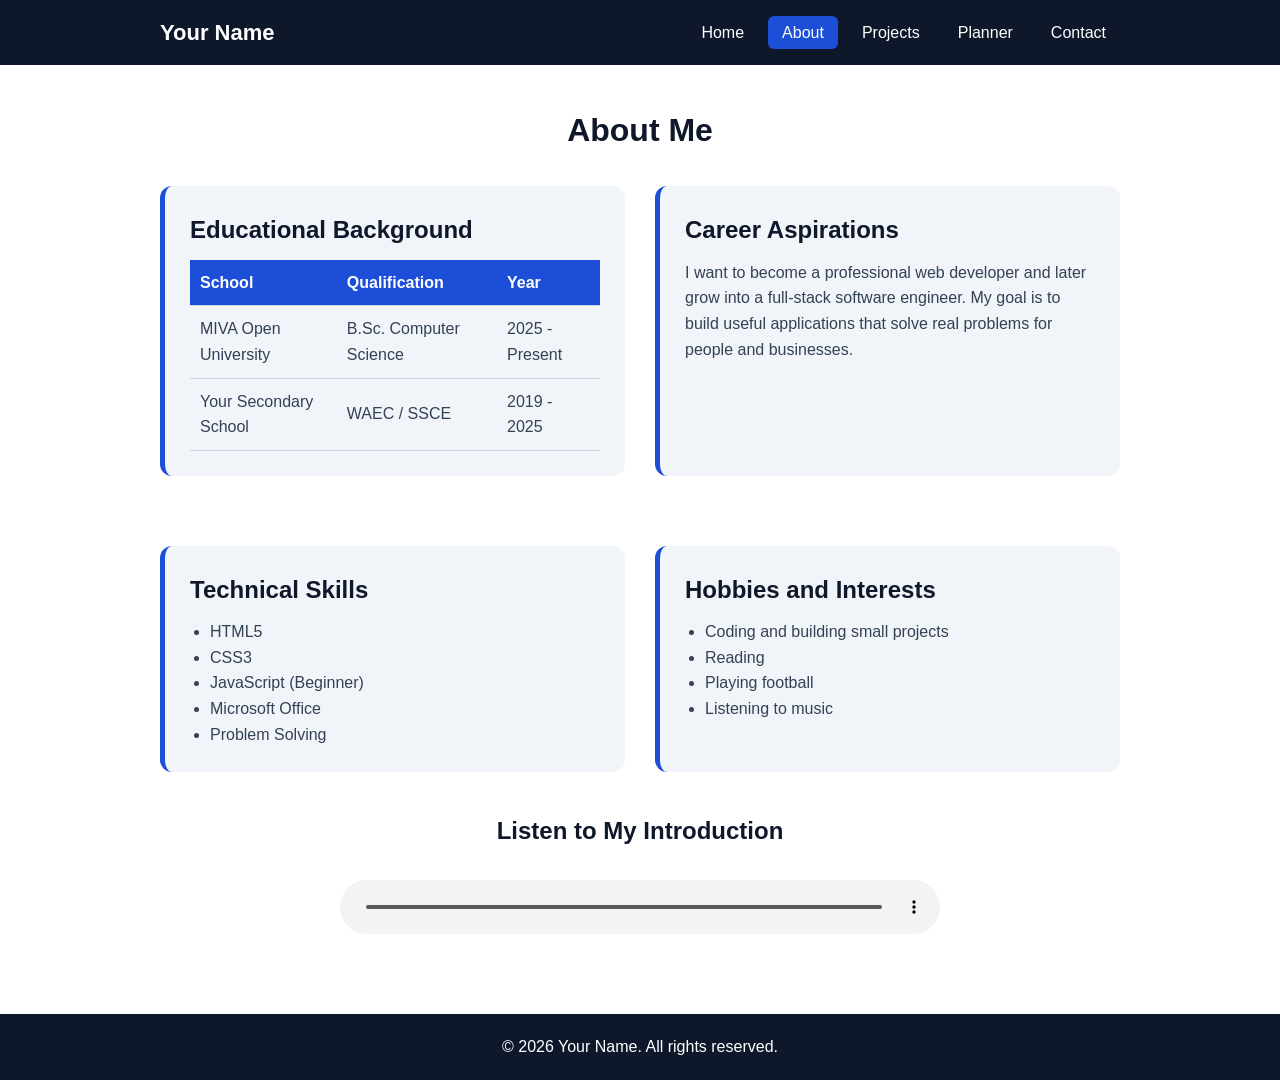
==== portfolio/about.html @ 385d3b7a "Uploaded Portfolio to Github repo" ====
<!DOCTYPE html>
<html lang="en">
<head>
  <meta charset="UTF-8">
  <meta name="viewport" content="width=device-width, initial-scale=1.0">
  <title>About | Your Name</title>
  <link rel="stylesheet" href="style.css">
</head>
<body>

  <header>
    <nav>
      <a href="index.html" class="logo">Your Name</a>
      <ul>
        <li><a href="index.html">Home</a></li>
        <li><a href="about.html" class="active">About</a></li>
        <li><a href="projects.html">Projects</a></li>
        <li><a href="planner.html">Planner</a></li>
        <li><a href="contact.html">Contact</a></li>
      </ul>
    </nav>
  </header>

  <main>
    <h1 class="page-title">About Me</h1>

    <div class="about-grid">

      <!-- EDUCATIONAL BACKGROUND (uses a table) -->
      <section class="card">
        <h2>Educational Background</h2>
        <table>
          <tr>
            <th>School</th>
            <th>Qualification</th>
            <th>Year</th>
          </tr>
          <!-- EDIT: Replace these rows with your real education -->
          <tr>
            <td>MIVA Open University</td>
            <td>B.Sc. Computer Science</td>
            <td>2025 - Present</td>
          </tr>
          <tr>
            <td>Your Secondary School</td>
            <td>WAEC / SSCE</td>
            <td>2019 - 2025</td>
          </tr>
        </table>
      </section>

      <!-- CAREER ASPIRATIONS -->
      <section class="card">
        <h2>Career Aspirations</h2>
        <!-- EDIT: Write about your career goals -->
        <p>
          I want to become a professional web developer and later grow into a
          full-stack software engineer. My goal is to build useful applications
          that solve real problems for people and businesses.
        </p>
      </section>

      <!-- TECHNICAL SKILLS (uses a list) -->
      <section class="card">
        <h2>Technical Skills</h2>
        <!-- EDIT: Add or remove skills -->
        <ul>
          <li>HTML5</li>
          <li>CSS3</li>
          <li>JavaScript (Beginner)</li>
          <li>Microsoft Office</li>
          <li>Problem Solving</li>
        </ul>
      </section>

      <!-- HOBBIES AND INTERESTS (uses a list) -->
      <section class="card">
        <h2>Hobbies and Interests</h2>
        <!-- EDIT: Add your real hobbies -->
        <ul>
          <li>Coding and building small projects</li>
          <li>Reading</li>
          <li>Playing football</li>
          <li>Listening to music</li>
        </ul>
      </section>

    </div>

    <!-- MULTIMEDIA (audio) -->
    <section>
      <h2 class="page-title">Listen to My Introduction</h2>
      <!-- EDIT: To use a different audio, put it in the audio folder and change the file name below -->
      <audio controls>
        <source src="audio/intro.mp3" type="audio/mpeg">
        Your browser does not support the audio element.
      </audio>
    </section>
  </main>

  <footer>
    <p>&copy; 2026 Your Name. All rights reserved.</p>
  </footer>

</body>
</html>
---- portfolio/style.css ----
/* =========================================================
   style.css - shared by ALL pages
   TIP: To change the colour theme, edit the 5 colours below.
   ========================================================= */

:root {
  --main-color: #1d4ed8;      /* main blue (buttons, links, nav) */
  --dark-color: #0f172a;      /* dark navy (headings, footer) */
  --light-color: #f1f5f9;     /* light grey-blue (backgrounds) */
  --accent-color: #38bdf8;    /* light blue (highlights) */
  --text-color: #334155;      /* normal text */
}

/* ---------- Basic reset ---------- */
* {
  margin: 0;
  padding: 0;
  box-sizing: border-box;
}

body {
  font-family: Arial, Helvetica, sans-serif;
  color: var(--text-color);
  background-color: white;
  line-height: 1.6;
}

img {
  max-width: 100%;   /* images never overflow the screen */
}

h1, h2, h3 {
  color: var(--dark-color);
  margin-bottom: 10px;
}

a {
  color: var(--main-color);
}

/* ---------- Navigation ---------- */
header {
  background-color: var(--dark-color);
  position: sticky;
  top: 0;
  z-index: 10;
}

nav {
  max-width: 1000px;
  margin: 0 auto;
  padding: 15px 20px;
  display: flex;                    /* Flexbox */
  justify-content: space-between;
  align-items: center;
  flex-wrap: wrap;
}

.logo {
  color: white;
  font-size: 22px;
  font-weight: bold;
  text-decoration: none;
}

nav ul {
  list-style: none;
  display: flex;
  gap: 10px;
}

nav ul a {
  color: white;
  text-decoration: none;
  padding: 8px 14px;
  border-radius: 6px;
  transition: background-color 0.3s;   /* smooth hover effect */
}

nav ul a:hover,
nav ul a.active {
  background-color: var(--main-color);
}

/* ---------- Page layout ---------- */
main {
  max-width: 1000px;
  margin: 0 auto;
  padding: 40px 20px;
}

section {
  margin-bottom: 40px;
}

.page-title {
  text-align: center;
  margin-bottom: 30px;
}

/* ---------- Homepage hero ---------- */
.hero {
  display: flex;
  align-items: center;
  gap: 40px;
  background-color: var(--light-color);
  padding: 40px;
  border-radius: 12px;
  animation: fadeIn 1s;               /* animation */
}

.hero img {
  width: 250px;
  height: 250px;
  object-fit: cover;
  border-radius: 50%;
  border: 6px solid var(--main-color);
}

.hero h1 {
  font-size: 38px;
}

.hero .welcome {
  color: var(--main-color);
  font-weight: bold;
  margin-bottom: 10px;
}

@keyframes fadeIn {
  from { opacity: 0; transform: translateY(20px); }
  to   { opacity: 1; transform: translateY(0); }
}

/* ---------- Buttons ---------- */
.btn {
  display: inline-block;
  background-color: var(--main-color);
  color: white;
  padding: 10px 22px;
  border: none;
  border-radius: 6px;
  text-decoration: none;
  font-size: 16px;
  cursor: pointer;
  transition: background-color 0.3s, transform 0.3s;
}

.btn:hover {
  background-color: var(--dark-color);
  transform: translateY(-2px);
}

/* ---------- About page ---------- */
.about-grid {
  display: grid;                        /* CSS Grid */
  grid-template-columns: 1fr 1fr;
  gap: 30px;
}

.card {
  background-color: var(--light-color);
  padding: 25px;
  border-radius: 12px;
  border-left: 5px solid var(--main-color);
}

.card ul {
  margin-left: 20px;
}

table {
  width: 100%;
  border-collapse: collapse;
  margin-top: 10px;
}

th, td {
  padding: 10px;
  text-align: left;
  border-bottom: 1px solid #cbd5e1;
}

th {
  background-color: var(--main-color);
  color: white;
}

audio {
  width: 100%;
  max-width: 600px;
  display: block;
  margin: 10px auto;
}

/* ---------- Projects page ---------- */
.project-grid {
  display: grid;
  grid-template-columns: repeat(3, 1fr);
  gap: 25px;
}

.project-card {
  background-color: white;
  border: 1px solid #cbd5e1;
  border-radius: 12px;
  overflow: hidden;
  transition: transform 0.3s, box-shadow 0.3s;
}

.project-card:hover {
  transform: translateY(-8px);
  box-shadow: 0 10px 25px rgba(0, 0, 0, 0.15);
}

.project-card img {
  width: 100%;
  height: 180px;
  object-fit: cover;
  display: block;
}

.project-card .info {
  padding: 20px;
}

/* ---------- Planner page ---------- */
.planner-box {
  max-width: 600px;
  margin: 0 auto;
  background-color: var(--light-color);
  padding: 25px;
  border-radius: 12px;
}

.add-task {
  display: flex;
  gap: 10px;
  margin-bottom: 20px;
}

.add-task input {
  flex: 1;
}

input, textarea {
  width: 100%;
  padding: 10px;
  font-size: 16px;
  border: 1px solid #94a3b8;
  border-radius: 6px;
  font-family: inherit;
}

input:focus, textarea:focus {
  outline: 2px solid var(--accent-color);
}

#taskList {
  list-style: none;
}

#taskList li {
  background-color: white;
  padding: 12px 15px;
  margin-bottom: 10px;
  border-radius: 8px;
  display: flex;
  justify-content: space-between;
  align-items: center;
  gap: 10px;
}

#taskList li span {
  flex: 1;
  cursor: pointer;
}

/* This class is added by JavaScript when a task is completed */
#taskList li.done span {
  text-decoration: line-through;
  color: #94a3b8;
}

.delete-btn {
  background-color: #dc2626;
  color: white;
  border: none;
  padding: 6px 12px;
  border-radius: 6px;
  cursor: pointer;
}

.delete-btn:hover {
  background-color: #991b1b;
}

#taskCount {
  margin-top: 10px;
  font-weight: bold;
}

/* ---------- Contact page ---------- */
.contact-form {
  max-width: 600px;
  margin: 0 auto;
  background-color: var(--light-color);
  padding: 30px;
  border-radius: 12px;
}

.contact-form label {
  display: block;
  font-weight: bold;
  margin: 15px 0 5px;
}

.error {
  color: #dc2626;
  font-size: 14px;
  min-height: 18px;
}

#formMessage {
  margin-top: 15px;
  font-weight: bold;
  color: #15803d;
}

/* ---------- Footer ---------- */
footer {
  background-color: var(--dark-color);
  color: white;
  text-align: center;
  padding: 20px;
}

/* =========================================================
   RESPONSIVE DESIGN - changes layout on tablets and phones
   ========================================================= */

/* Tablets */
@media (max-width: 800px) {
  .project-grid {
    grid-template-columns: 1fr 1fr;
  }
}

/* Phones */
@media (max-width: 600px) {
  nav {
    flex-direction: column;
    gap: 10px;
  }

  nav ul {
    flex-wrap: wrap;
    justify-content: center;
  }

  .hero {
    flex-direction: column;
    text-align: center;
    padding: 25px;
  }

  .hero h1 {
    font-size: 30px;
  }

  .about-grid,
  .project-grid {
    grid-template-columns: 1fr;
  }

  .add-task {
    flex-direction: column;
  }
}
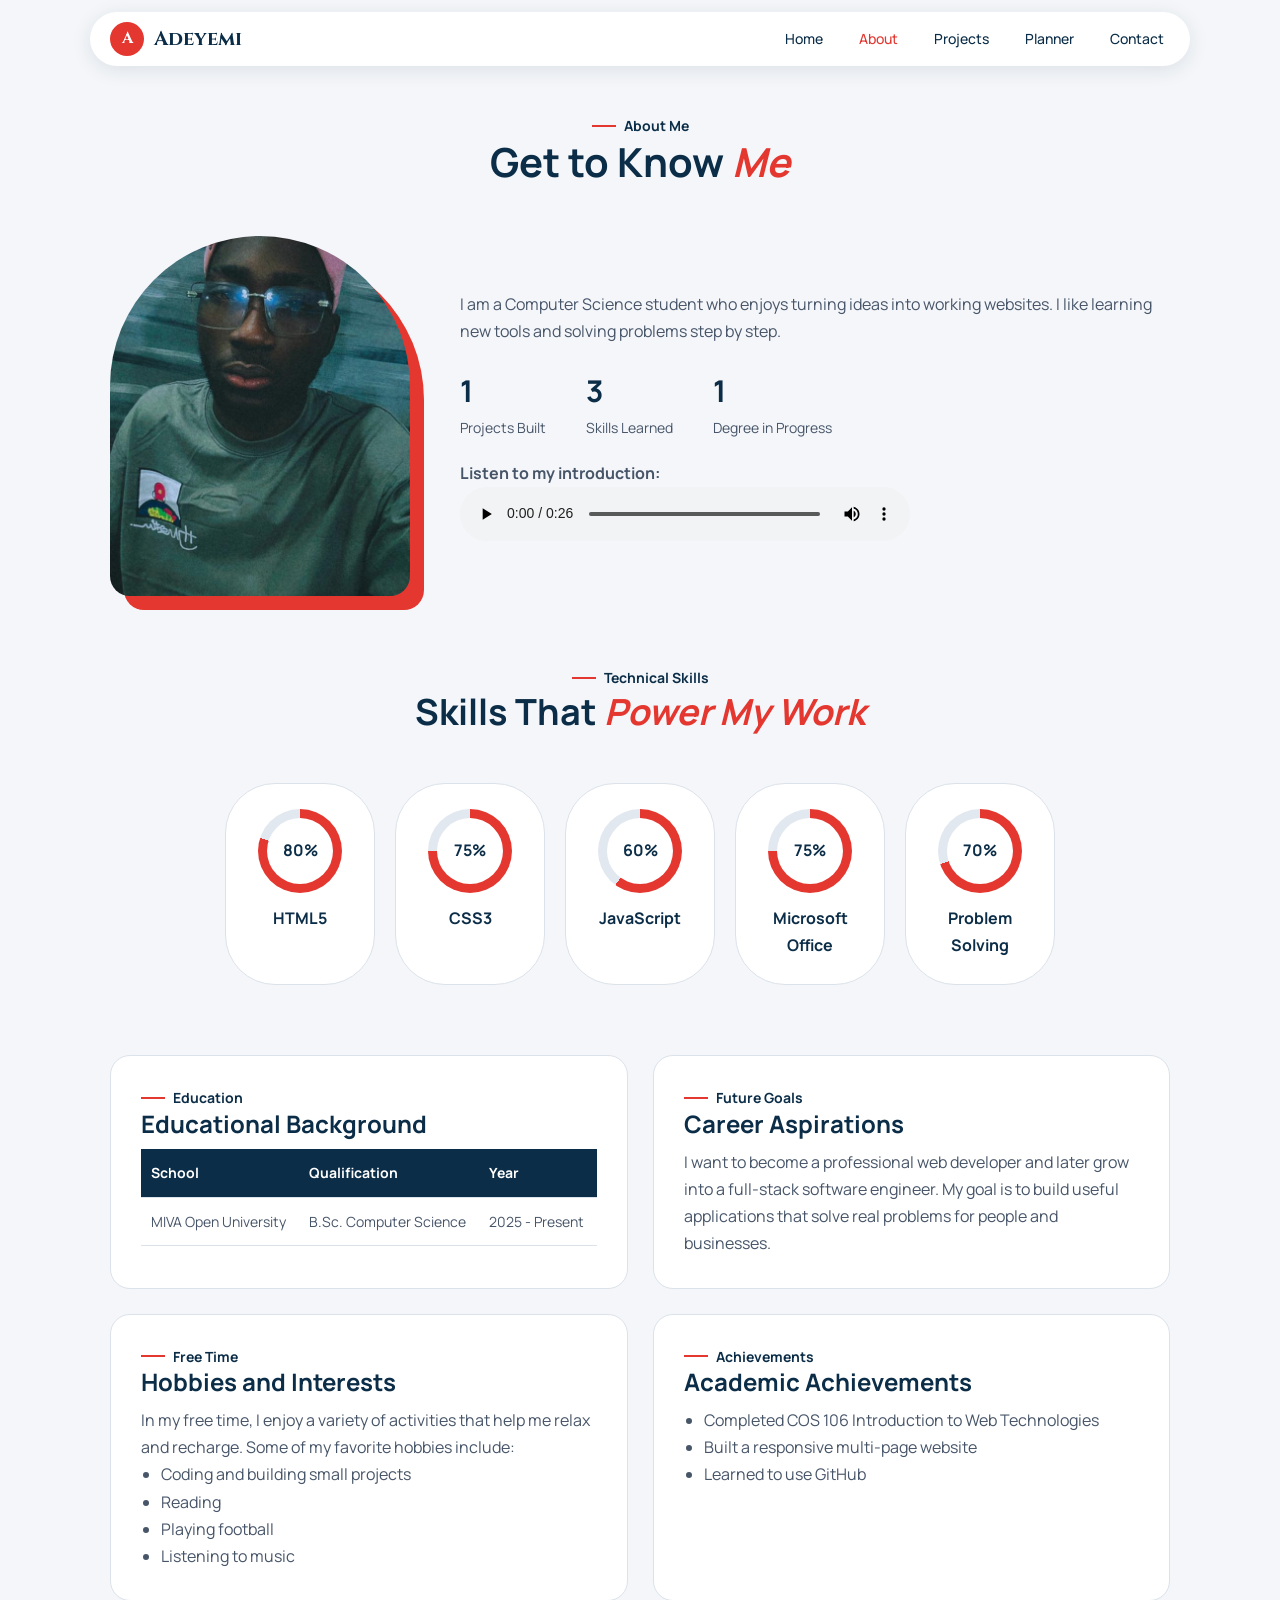
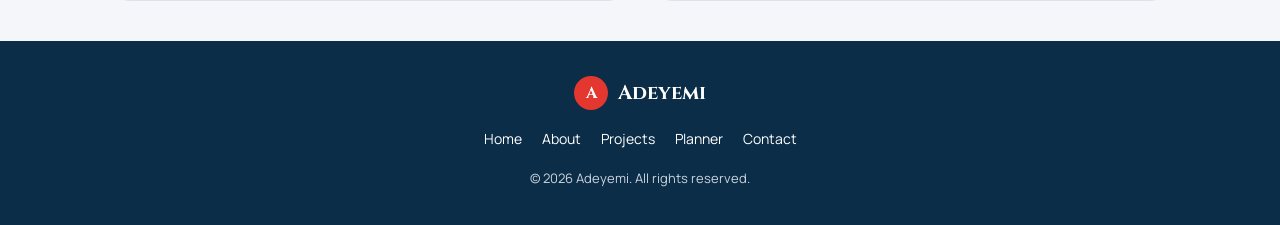
==== commit 7cd6bd7d: "MY STUDENT PORTFOLIO" ====
--- a/portfolio/about.html
+++ b/portfolio/about.html
@@ -3,14 +3,14 @@
 <head>
   <meta charset="UTF-8">
   <meta name="viewport" content="width=device-width, initial-scale=1.0">
-  <title>About | Your Name</title>
+  <title>About | Adeyemi</title>
   <link rel="stylesheet" href="style.css">
 </head>
 <body>
 
   <header>
     <nav>
-      <a href="index.html" class="logo">Your Name</a>
+      <a href="index.html" class="logo"><span class="logo-circle">A</span> Adeyemi</a>
       <ul>
         <li><a href="index.html">Home</a></li>
         <li><a href="about.html" class="active">About</a></li>
@@ -22,12 +22,68 @@
   </header>
 
   <main>
-    <h1 class="page-title">About Me</h1>
+    <div class="page-heading">
+      <p class="label">About Me</p>
+      <h1>Get to Know <span class="accent">Me</span></h1>
+    </div>
+
+    <section class="about-intro">
+      <div class="photo-wrap">
+        <img src="images/pic.jpeg">
+      </div>
+      <div>
+        <p>
+          I am a Computer Science student who enjoys turning ideas into working
+          websites. I like learning new tools and solving problems step by step.
+        </p>
+       
+        <ul class="stats">
+          <li><strong>1</strong> Projects Built</li>
+          <li><strong>3</strong> Skills Learned</li>
+          <li><strong>1</strong> Degree in Progress</li>
+        </ul>
+        <p><strong>Listen to my introduction:</strong></p>
+       
+        <audio controls>
+          <source src="audio/intro.mp3" type="audio/mpeg">
+        </audio>
+      </div>
+    </section>
+
+    <!-- TECHNICAL SKILLS (a list). The number appears twice: in style="--percent: 90" and in the text -->
+    <section>
+      <div class="page-heading">
+        <p class="label">Technical Skills</p>
+        <h2 class="section-title">Skills That <span class="accent">Power My Work</span></h2>
+      </div>
+      <ul class="skills">
+        <li>
+          <div class="skill-circle" style="--percent: 80"><span>80%</span></div>
+          HTML5
+        </li>
+        <li>
+          <div class="skill-circle" style="--percent: 75"><span>75%</span></div>
+          CSS3
+        </li>
+        <li>
+          <div class="skill-circle" style="--percent: 60"><span>60%</span></div>
+          JavaScript
+        </li>
+        <li>
+          <div class="skill-circle" style="--percent: 75"><span>75%</span></div>
+          Microsoft Office
+        </li>
+        <li>
+          <div class="skill-circle" style="--percent: 70"><span>70%</span></div>
+          Problem Solving
+        </li>
+      </ul>
+    </section>
 
     <div class="about-grid">
 
-      <!-- EDUCATIONAL BACKGROUND (uses a table) -->
       <section class="card">
+        <p class="label">Education</p>
         <h2>Educational Background</h2>
         <table>
           <tr>
@@ -35,24 +91,17 @@
             <th>Qualification</th>
             <th>Year</th>
           </tr>
-          <!-- EDIT: Replace these rows with your real education -->
           <tr>
             <td>MIVA Open University</td>
             <td>B.Sc. Computer Science</td>
             <td>2025 - Present</td>
           </tr>
-          <tr>
-            <td>Your Secondary School</td>
-            <td>WAEC / SSCE</td>
-            <td>2019 - 2025</td>
-          </tr>
         </table>
       </section>
 
-      <!-- CAREER ASPIRATIONS -->
       <section class="card">
+        <p class="label">Future Goals</p>
         <h2>Career Aspirations</h2>
-        <!-- EDIT: Write about your career goals -->
         <p>
           I want to become a professional web developer and later grow into a
           full-stack software engineer. My goal is to build useful applications
@@ -60,23 +109,12 @@
         </p>
       </section>
 
-      <!-- TECHNICAL SKILLS (uses a list) -->
       <section class="card">
-        <h2>Technical Skills</h2>
-        <!-- EDIT: Add or remove skills -->
-        <ul>
-          <li>HTML5</li>
-          <li>CSS3</li>
-          <li>JavaScript (Beginner)</li>
-          <li>Microsoft Office</li>
-          <li>Problem Solving</li>
-        </ul>
-      </section>
-
-      <!-- HOBBIES AND INTERESTS (uses a list) -->
-      <section class="card">
+        <p class="label">Free Time</p>
         <h2>Hobbies and Interests</h2>
-        <!-- EDIT: Add your real hobbies -->
+        <p>
+          In my free time, I enjoy a variety of activities that help me relax and
+          recharge. Some of my favorite hobbies include:
         <ul>
           <li>Coding and building small projects</li>
           <li>Reading</li>
@@ -84,22 +122,29 @@
           <li>Listening to music</li>
         </ul>
       </section>
+      <section class="card">
+        <p class="label">Achievements</p>
+        <h2>Academic Achievements</h2>
+        <ul>
+          <li>Completed COS 106 Introduction to Web Technologies</li>
+          <li>Built a responsive multi-page website</li>
+          <li>Learned to use GitHub</li>
+        </ul>
+      </section>
 
     </div>
-
-    <!-- MULTIMEDIA (audio) -->
-    <section>
-      <h2 class="page-title">Listen to My Introduction</h2>
-      <!-- EDIT: To use a different audio, put it in the audio folder and change the file name below -->
-      <audio controls>
-        <source src="audio/intro.mp3" type="audio/mpeg">
-        Your browser does not support the audio element.
-      </audio>
-    </section>
   </main>
 
   <footer>
-    <p>&copy; 2026 Your Name. All rights reserved.</p>
+    <a href="index.html" class="logo"><span class="logo-circle">A</span> Adeyemi</a>
+    <ul>
+      <li><a href="index.html">Home</a></li>
+      <li><a href="about.html">About</a></li>
+      <li><a href="projects.html">Projects</a></li>
+      <li><a href="planner.html">Planner</a></li>
+      <li><a href="contact.html">Contact</a></li>
+    </ul>
+    <p>&copy; 2026 Adeyemi. All rights reserved.</p>
   </footer>
 
 </body>
--- a/portfolio/style.css
+++ b/portfolio/style.css
@@ -1,14 +1,20 @@
 /* =========================================================
    style.css - shared by ALL pages
-   TIP: To change the colour theme, edit the 5 colours below.
+   Theme colours come from the COS 106 brief (MIVA navy + red).
+   TIP: To change the theme, edit the colours below.
    ========================================================= */
 
+/* Fonts used in the COS 106 brief: Manrope (text) and Cinzel (logo) */
+@import url("https://fonts.googleapis.com/css2?family=Cinzel:wght@700&family=Manrope:wght@400;500;700;800&display=swap");
+
 :root {
-  --main-color: #1d4ed8;      /* main blue (buttons, links, nav) */
-  --dark-color: #0f172a;      /* dark navy (headings, footer) */
-  --light-color: #f1f5f9;     /* light grey-blue (backgrounds) */
-  --accent-color: #38bdf8;    /* light blue (highlights) */
-  --text-color: #334155;      /* normal text */
+  --navy: #0b2d47;          /* main dark colour (nav button, footer, dark cards) */
+  --navy-light: #11344e;    /* slightly lighter navy */
+  --red: #e33730;           /* accent colour (highlights, buttons) */
+  --background: #f4f6f9;    /* page background */
+  --white: #ffffff;
+  --text: #475569;          /* normal text */
+  --border: #dbe2ea;        /* thin lines */
 }
 
 /* ---------- Basic reset ---------- */
@@ -19,112 +25,285 @@
 }
 
 body {
-  font-family: Arial, Helvetica, sans-serif;
-  color: var(--text-color);
-  background-color: white;
-  line-height: 1.6;
+  font-family: "Manrope", Arial, sans-serif;
+  color: var(--text);
+  background-color: var(--background);
+  line-height: 1.7;
 }
 
 img {
-  max-width: 100%;   /* images never overflow the screen */
+  max-width: 100%;
+  display: block;
 }
 
 h1, h2, h3 {
-  color: var(--dark-color);
+  color: var(--navy);
+  line-height: 1.2;
   margin-bottom: 10px;
 }
 
 a {
-  color: var(--main-color);
-}
-
-/* ---------- Navigation ---------- */
+  color: var(--red);
+}
+
+/* The coloured, slanted word inside headings, e.g. <span class="accent">Name</span> */
+.accent {
+  color: var(--red);
+  font-style: italic;
+}
+
+/* Small label above a heading, e.g. "— About Me" */
+.label {
+  color: var(--navy);
+  font-weight: 700;
+  font-size: 14px;
+  display: flex;
+  align-items: center;
+  gap: 8px;
+}
+
+.label::before {
+  content: "";
+  width: 24px;
+  height: 2px;
+  background-color: var(--red);
+}
+
+/* ---------- Navigation (floating pill bar) ---------- */
 header {
-  background-color: var(--dark-color);
   position: sticky;
-  top: 0;
+  top: 12px;
   z-index: 10;
+  padding: 0 20px;
 }
 
 nav {
-  max-width: 1000px;
+  max-width: 1100px;
   margin: 0 auto;
-  padding: 15px 20px;
-  display: flex;                    /* Flexbox */
+  background-color: var(--white);
+  border-radius: 50px;
+  box-shadow: 0 4px 20px rgba(11, 45, 71, 0.1);
+  padding: 10px 12px 10px 20px;
+  display: flex;                       /* Flexbox */
   justify-content: space-between;
   align-items: center;
+  gap: 15px;
   flex-wrap: wrap;
 }
 
 .logo {
-  color: white;
-  font-size: 22px;
-  font-weight: bold;
+  display: flex;
+  align-items: center;
+  gap: 10px;
+  color: var(--navy);
+  font-family: "Cinzel", serif;
+  font-size: 20px;
+  font-weight: 700;
   text-decoration: none;
+}
+
+.logo-circle {
+  width: 34px;
+  height: 34px;
+  border-radius: 50%;
+  background-color: var(--red);
+  color: var(--white);
+  display: grid;
+  place-items: center;
+  font-size: 16px;
 }
 
 nav ul {
   list-style: none;
   display: flex;
-  gap: 10px;
+  gap: 8px;
 }
 
 nav ul a {
-  color: white;
+  color: var(--navy);
+  font-size: 14px;
+  font-weight: 500;
   text-decoration: none;
   padding: 8px 14px;
-  border-radius: 6px;
-  transition: background-color 0.3s;   /* smooth hover effect */
+  border-radius: 20px;
+  transition: color 0.3s, background-color 0.3s;   /* smooth hover effect */
 }
 
 nav ul a:hover,
 nav ul a.active {
-  background-color: var(--main-color);
+  color: var(--red);
+}
+
+/* ---------- Buttons ---------- */
+.btn {
+  display: inline-block;
+  background-color: var(--red);
+  color: var(--white);
+  padding: 12px 26px;
+  border: 2px solid var(--red);
+  border-radius: 40px;
+  text-decoration: none;
+  font-family: inherit;
+  font-size: 15px;
+  font-weight: 700;
+  cursor: pointer;
+  transition: background-color 0.3s, transform 0.3s;
+}
+
+.btn:hover {
+  background-color: var(--navy);
+  border-color: var(--navy);
+  transform: translateY(-3px);
+}
+
+.btn-dark {
+  background-color: var(--navy);
+  border-color: var(--navy);
+}
+
+.btn-dark:hover {
+  background-color: var(--red);
+  border-color: var(--red);
+}
+
+.btn-outline {
+  background-color: var(--white);
+  color: var(--navy);
+  border-color: var(--navy);
+}
+
+.btn-light {
+  background-color: var(--background);
+  color: var(--navy);
+  border-color: var(--border);
 }
 
 /* ---------- Page layout ---------- */
 main {
-  max-width: 1000px;
+  max-width: 1100px;
   margin: 0 auto;
   padding: 40px 20px;
 }
 
 section {
-  margin-bottom: 40px;
-}
-
-.page-title {
+  margin-bottom: 70px;
+}
+
+.page-heading {
   text-align: center;
+  margin: 20px 0 50px;
+}
+
+.page-heading .label {
+  justify-content: center;
+}
+
+.page-heading h1 {
+  font-size: 40px;
+}
+
+.card {
+  background-color: var(--white);
+  border: 1px solid var(--border);
+  border-radius: 20px;
+  padding: 30px;
+}
+
+/* ---------- Homepage: hero ---------- */
+.hero {
+  text-align: center;
+  animation: fadeIn 1s;                /* animation */
+}
+
+.hero .label {
+  justify-content: center;
+}
+
+.hero h1 {
+  font-size: 56px;
+  margin: 10px 0;
+}
+
+.hero .role {
+  font-weight: 500;
   margin-bottom: 30px;
 }
 
-/* ---------- Homepage hero ---------- */
-.hero {
-  display: flex;
+.hero-main {
+  display: grid;                       /* CSS Grid: 3 columns */
+  grid-template-columns: 1fr 320px 1fr;
+  gap: 20px;
   align-items: center;
-  gap: 40px;
-  background-color: var(--light-color);
-  padding: 40px;
-  border-radius: 12px;
-  animation: fadeIn 1s;               /* animation */
-}
-
-.hero img {
-  width: 250px;
-  height: 250px;
+}
+
+.welcome-card {
+  text-align: left;
+  font-weight: 500;
+}
+
+.welcome-card .quote {
+  color: var(--red);
+  font-size: 50px;
+  line-height: 0.8;
+  font-family: "Cinzel", serif;
+}
+
+/* Photo inside an arch shape with a red arch behind it */
+.photo-wrap {
+  position: relative;
+  width: 300px;
+  height: 360px;
+  margin: 0 auto;
+}
+
+.photo-wrap::before {
+  content: "";
+  position: absolute;
+  top: 14px;
+  left: 14px;
+  width: 100%;
+  height: 100%;
+  background-color: var(--red);
+  border-radius: 150px 150px 20px 20px;
+}
+
+.photo-wrap img {
+  position: relative;
+  width: 100%;
+  height: 100%;
   object-fit: cover;
-  border-radius: 50%;
-  border: 6px solid var(--main-color);
-}
-
-.hero h1 {
-  font-size: 38px;
-}
-
-.hero .welcome {
-  color: var(--main-color);
-  font-weight: bold;
-  margin-bottom: 10px;
+  background-color: var(--navy);
+  border-radius: 150px 150px 20px 20px;
+}
+
+/* Little rounded tags next to the photo (a list) */
+.tag-list {
+  list-style: none;
+  display: flex;
+  flex-wrap: wrap;
+  gap: 10px;
+  justify-content: flex-end;
+}
+
+.tag-list li {
+  background-color: var(--navy);
+  color: var(--white);
+  font-size: 13px;
+  font-weight: 700;
+  padding: 7px 16px;
+  border-radius: 20px;
+}
+
+.tag-list li:first-child {
+  background-color: var(--red);
+}
+
+.hero-buttons {
+  margin-top: -25px;
+  position: relative;
+  display: flex;
+  justify-content: center;
+  gap: 12px;
 }
 
 @keyframes fadeIn {
@@ -132,37 +311,194 @@
   to   { opacity: 1; transform: translateY(0); }
 }
 
-/* ---------- Buttons ---------- */
-.btn {
+/* ---------- Homepage: scrolling strip (CSS animation only) ---------- */
+.strip {
+  background-color: var(--navy);
+  color: var(--white);
+  overflow: hidden;
+  white-space: nowrap;
+  margin: 70px 0;
+  padding: 18px 0;
+}
+
+.strip-track {
   display: inline-block;
-  background-color: var(--main-color);
-  color: white;
-  padding: 10px 22px;
-  border: none;
-  border-radius: 6px;
-  text-decoration: none;
-  font-size: 16px;
-  cursor: pointer;
-  transition: background-color 0.3s, transform 0.3s;
-}
-
-.btn:hover {
-  background-color: var(--dark-color);
-  transform: translateY(-2px);
+  animation: slide 25s linear infinite;
+  font-size: 20px;
+  font-weight: 700;
+}
+
+.strip-track span {
+  margin: 0 25px;
+}
+
+.strip-track .star {
+  color: var(--red);
+}
+
+@keyframes slide {
+  from { transform: translateX(0); }
+  to   { transform: translateX(-50%); }
+}
+
+/* ---------- Homepage: biography and services ---------- */
+.bio {
+  display: grid;
+  grid-template-columns: 1fr 1.4fr;
+  gap: 40px;
+  align-items: center;
+}
+
+.bio h2,
+.section-title {
+  font-size: 36px;
+}
+
+.service-list {
+  list-style: none;
+  margin-top: 30px;
+}
+
+.service {
+  display: flex;
+  gap: 40px;
+  align-items: flex-start;
+  background-color: var(--white);
+  border: 1px solid var(--border);
+  border-radius: 16px;
+  padding: 22px 30px;
+  margin-bottom: 15px;
+  transition: transform 0.3s;
+}
+
+.service:hover {
+  transform: translateX(8px);
+}
+
+.service .num {
+  font-weight: 800;
+  color: var(--navy);
+}
+
+.service h3 {
+  margin: 0;
+}
+
+.service.dark {
+  background-color: var(--navy);
+  border-color: var(--navy);
+}
+
+.service.dark h3 {
+  color: var(--white);
+}
+
+.service.dark p {
+  color: #cbd5e1;
+  margin: 8px 0 12px;
+}
+
+.service.dark .num {
+  color: var(--red);
+}
+
+.service.dark .tag-list {
+  justify-content: flex-start;
+}
+
+.service.dark .tag-list li {
+  background-color: var(--navy-light);
+  border: 1px solid #36597a;
 }
 
 /* ---------- About page ---------- */
+.about-intro {
+  display: grid;
+  grid-template-columns: 300px 1fr;
+  gap: 50px;
+  align-items: center;
+}
+
+.about-intro h2 {
+  font-size: 36px;
+}
+
+.stats {
+  list-style: none;
+  display: flex;
+  gap: 40px;
+  margin: 20px 0;
+}
+
+.stats strong {
+  display: block;
+  color: var(--navy);
+  font-size: 30px;
+}
+
+.stats li {
+  font-size: 14px;
+}
+
+audio {
+  width: 100%;
+  max-width: 450px;
+  display: block;
+}
+
+.skills {
+  list-style: none;
+  display: flex;
+  flex-wrap: wrap;
+  justify-content: center;
+  gap: 20px;
+  margin-top: 30px;
+}
+
+.skills li {
+  background-color: var(--white);
+  border: 1px solid var(--border);
+  border-radius: 50px;
+  padding: 25px 20px;
+  width: 150px;
+  text-align: center;
+  font-weight: 700;
+  color: var(--navy);
+  transition: transform 0.3s;
+}
+
+.skills li:hover {
+  transform: translateY(-8px);
+}
+
+/* The circle uses the number in style="--percent: 90" to draw the red ring */
+.skill-circle {
+  width: 84px;
+  height: 84px;
+  border-radius: 50%;
+  background: conic-gradient(var(--red) calc(var(--percent) * 1%), #e2e8f0 0);
+  display: grid;
+  place-items: center;
+  margin: 0 auto 12px;
+}
+
+.skill-circle span {
+  width: 66px;
+  height: 66px;
+  border-radius: 50%;
+  background-color: var(--white);
+  display: grid;
+  place-items: center;
+}
+
 .about-grid {
-  display: grid;                        /* CSS Grid */
+  display: grid;
   grid-template-columns: 1fr 1fr;
-  gap: 30px;
-}
-
-.card {
-  background-color: var(--light-color);
-  padding: 25px;
-  border-radius: 12px;
-  border-left: 5px solid var(--main-color);
+  gap: 25px;
+}
+
+.about-grid section {
+  margin-bottom: 0;
 }
 
 .card ul {
@@ -176,21 +512,15 @@
 }
 
 th, td {
-  padding: 10px;
+  padding: 12px 10px;
   text-align: left;
-  border-bottom: 1px solid #cbd5e1;
+  border-bottom: 1px solid var(--border);
+  font-size: 14px;
 }
 
 th {
-  background-color: var(--main-color);
-  color: white;
-}
-
-audio {
-  width: 100%;
-  max-width: 600px;
-  display: block;
-  margin: 10px auto;
+  background-color: var(--navy);
+  color: var(--white);
 }
 
 /* ---------- Projects page ---------- */
@@ -201,36 +531,114 @@
 }
 
 .project-card {
-  background-color: white;
-  border: 1px solid #cbd5e1;
-  border-radius: 12px;
+  background-color: var(--white);
+  border: 1px solid var(--border);
+  border-radius: 20px;
   overflow: hidden;
+  display: flex;
+  flex-direction: column;
   transition: transform 0.3s, box-shadow 0.3s;
 }
 
 .project-card:hover {
   transform: translateY(-8px);
-  box-shadow: 0 10px 25px rgba(0, 0, 0, 0.15);
+  box-shadow: 0 12px 30px rgba(11, 45, 71, 0.15);
 }
 
 .project-card img {
   width: 100%;
-  height: 180px;
+  aspect-ratio: 3 / 2;
   object-fit: cover;
-  display: block;
 }
 
 .project-card .info {
-  padding: 20px;
+  padding: 22px;
+  flex: 1;
+  display: flex;
+  flex-direction: column;
+  align-items: flex-start;
+}
+
+.project-card .info p {
+  flex: 1;
+  margin-bottom: 15px;
+}
+
+/* ---------- Project details box (pure CSS, no JavaScript) ----------
+   Each box is hidden. When a "View Project" link is clicked, the page
+   address ends in #project1, #project2 etc., and the :target rule
+   below makes the matching box appear. */
+.project-detail {
+  display: none;                       /* hidden by default */
+  position: fixed;
+  top: 0;
+  left: 0;
+  width: 100%;
+  height: 100%;
+  background-color: rgba(11, 45, 71, 0.88);
+  z-index: 20;
+  overflow-y: auto;
+  padding: 30px 15px;
+}
+
+.project-detail:target {
+  display: block;                      /* shown when its link is clicked */
+  animation: fadeIn 0.4s;
+}
+
+.detail-box {
+  position: relative;
+  max-width: 800px;
+  margin: 0 auto;
+  background-color: var(--white);
+  padding: 35px;
+  border-radius: 24px;
+}
+
+.detail-box .tag {
+  color: var(--red);
+  font-weight: 700;
+  margin-bottom: 20px;
+}
+
+.detail-box h3 {
+  margin-top: 20px;
+}
+
+.detail-box p {
+  margin-bottom: 10px;
+}
+
+.detail-box ul {
+  margin-left: 20px;
+  margin-bottom: 15px;
+}
+
+.screenshots {
+  display: grid;
+  grid-template-columns: 1fr 1fr;
+  gap: 15px;
+}
+
+.screenshots img {
+  width: 100%;
+  border: 1px solid var(--border);
+  border-radius: 12px;
+}
+
+.close {
+  position: absolute;
+  top: 12px;
+  right: 22px;
+  font-size: 34px;
+  text-decoration: none;
+  color: var(--navy);
 }
 
 /* ---------- Planner page ---------- */
 .planner-box {
-  max-width: 600px;
+  max-width: 650px;
   margin: 0 auto;
-  background-color: var(--light-color);
-  padding: 25px;
-  border-radius: 12px;
 }
 
 .add-task {
@@ -245,26 +653,29 @@
 
 input, textarea {
   width: 100%;
-  padding: 10px;
-  font-size: 16px;
-  border: 1px solid #94a3b8;
-  border-radius: 6px;
+  padding: 12px 16px;
+  font-size: 15px;
+  border: 1px solid var(--border);
+  border-radius: 12px;
   font-family: inherit;
+  background-color: var(--background);
 }
 
 input:focus, textarea:focus {
-  outline: 2px solid var(--accent-color);
+  outline: 2px solid var(--red);
+  background-color: var(--white);
 }
 
 #taskList {
   list-style: none;
+  margin: 0;
 }
 
 #taskList li {
-  background-color: white;
+  background-color: var(--background);
   padding: 12px 15px;
   margin-bottom: 10px;
-  border-radius: 8px;
+  border-radius: 12px;
   display: flex;
   justify-content: space-between;
   align-items: center;
@@ -274,6 +685,19 @@
 #taskList li span {
   flex: 1;
   cursor: pointer;
+  font-weight: 500;
+}
+
+/* A round tick circle before each task */
+#taskList li span::before {
+  content: "";
+  display: inline-block;
+  width: 16px;
+  height: 16px;
+  border: 2px solid var(--red);
+  border-radius: 50%;
+  margin-right: 12px;
+  vertical-align: middle;
 }
 
 /* This class is added by JavaScript when a task is completed */
@@ -282,57 +706,122 @@
   color: #94a3b8;
 }
 
+#taskList li.done span::before {
+  background-color: var(--red);
+}
+
 .delete-btn {
-  background-color: #dc2626;
-  color: white;
+  background-color: var(--navy);
+  color: var(--white);
   border: none;
-  padding: 6px 12px;
-  border-radius: 6px;
+  padding: 7px 16px;
+  border-radius: 20px;
+  font-family: inherit;
+  font-weight: 700;
   cursor: pointer;
+  transition: background-color 0.3s;
 }
 
 .delete-btn:hover {
-  background-color: #991b1b;
+  background-color: var(--red);
 }
 
 #taskCount {
-  margin-top: 10px;
-  font-weight: bold;
+  margin-top: 15px;
+  font-weight: 700;
+  color: var(--navy);
 }
 
 /* ---------- Contact page ---------- */
-.contact-form {
-  max-width: 600px;
-  margin: 0 auto;
-  background-color: var(--light-color);
-  padding: 30px;
-  border-radius: 12px;
+.contact-layout {
+  display: grid;
+  grid-template-columns: 1fr 1.6fr;
+  gap: 25px;
+}
+
+.contact-info {
+  background-color: var(--navy);
+  border-color: var(--navy);
+  color: #cbd5e1;
+}
+
+.contact-info h2 {
+  color: var(--white);
+}
+
+.contact-info ul {
+  list-style: none;
+  margin: 25px 0 0;
+}
+
+.contact-info li {
+  margin-bottom: 20px;
+}
+
+.contact-info strong {
+  display: block;
+  color: var(--red);
+  font-size: 13px;
 }
 
 .contact-form label {
   display: block;
-  font-weight: bold;
+  font-weight: 700;
+  color: var(--navy);
   margin: 15px 0 5px;
 }
 
+.contact-form label:first-child {
+  margin-top: 0;
+}
+
 .error {
-  color: #dc2626;
-  font-size: 14px;
+  color: var(--red);
+  font-size: 13px;
   min-height: 18px;
 }
 
 #formMessage {
   margin-top: 15px;
-  font-weight: bold;
+  font-weight: 700;
   color: #15803d;
 }
 
 /* ---------- Footer ---------- */
 footer {
-  background-color: var(--dark-color);
-  color: white;
+  background-color: var(--navy);
+  color: #cbd5e1;
   text-align: center;
-  padding: 20px;
+  padding: 35px 20px;
+}
+
+footer .logo {
+  color: var(--white);
+  justify-content: center;
+  margin-bottom: 15px;
+}
+
+footer ul {
+  list-style: none;
+  display: flex;
+  justify-content: center;
+  flex-wrap: wrap;
+  gap: 20px;
+  margin-bottom: 15px;
+}
+
+footer ul a {
+  color: var(--white);
+  text-decoration: none;
+  font-size: 14px;
+}
+
+footer ul a:hover {
+  color: var(--red);
+}
+
+footer p {
+  font-size: 13px;
 }
 
 /* =========================================================
@@ -340,17 +829,43 @@
    ========================================================= */
 
 /* Tablets */
-@media (max-width: 800px) {
+@media (max-width: 900px) {
+  .hero-main {
+    grid-template-columns: 1fr;
+  }
+
+  .tag-list {
+    justify-content: center;
+  }
+
+  .hero-buttons {
+    margin-top: 30px;
+  }
+
+  .hero h1 {
+    font-size: 44px;
+  }
+
   .project-grid {
     grid-template-columns: 1fr 1fr;
+  }
+
+  .bio,
+  .about-intro,
+  .contact-layout {
+    grid-template-columns: 1fr;
+  }
+
+  .about-intro .photo-wrap {
+    order: -1;
   }
 }
 
 /* Phones */
 @media (max-width: 600px) {
   nav {
-    flex-direction: column;
-    gap: 10px;
+    border-radius: 24px;
+    justify-content: center;
   }
 
   nav ul {
@@ -358,19 +873,42 @@
     justify-content: center;
   }
 
-  .hero {
-    flex-direction: column;
-    text-align: center;
-    padding: 25px;
-  }
-
   .hero h1 {
+    font-size: 34px;
+  }
+
+  .photo-wrap {
+    width: 250px;
+    height: 300px;
+  }
+
+  .hero-buttons {
+    flex-wrap: wrap;
+  }
+
+  .about-grid,
+  .project-grid,
+  .screenshots {
+    grid-template-columns: 1fr;
+  }
+
+  .service {
+    gap: 15px;
+    padding: 18px;
+  }
+
+  .stats {
+    gap: 25px;
+  }
+
+  .page-heading h1,
+  .bio h2,
+  .section-title {
     font-size: 30px;
   }
 
-  .about-grid,
-  .project-grid {
-    grid-template-columns: 1fr;
+  .detail-box {
+    padding: 25px 20px;
   }
 
   .add-task {
